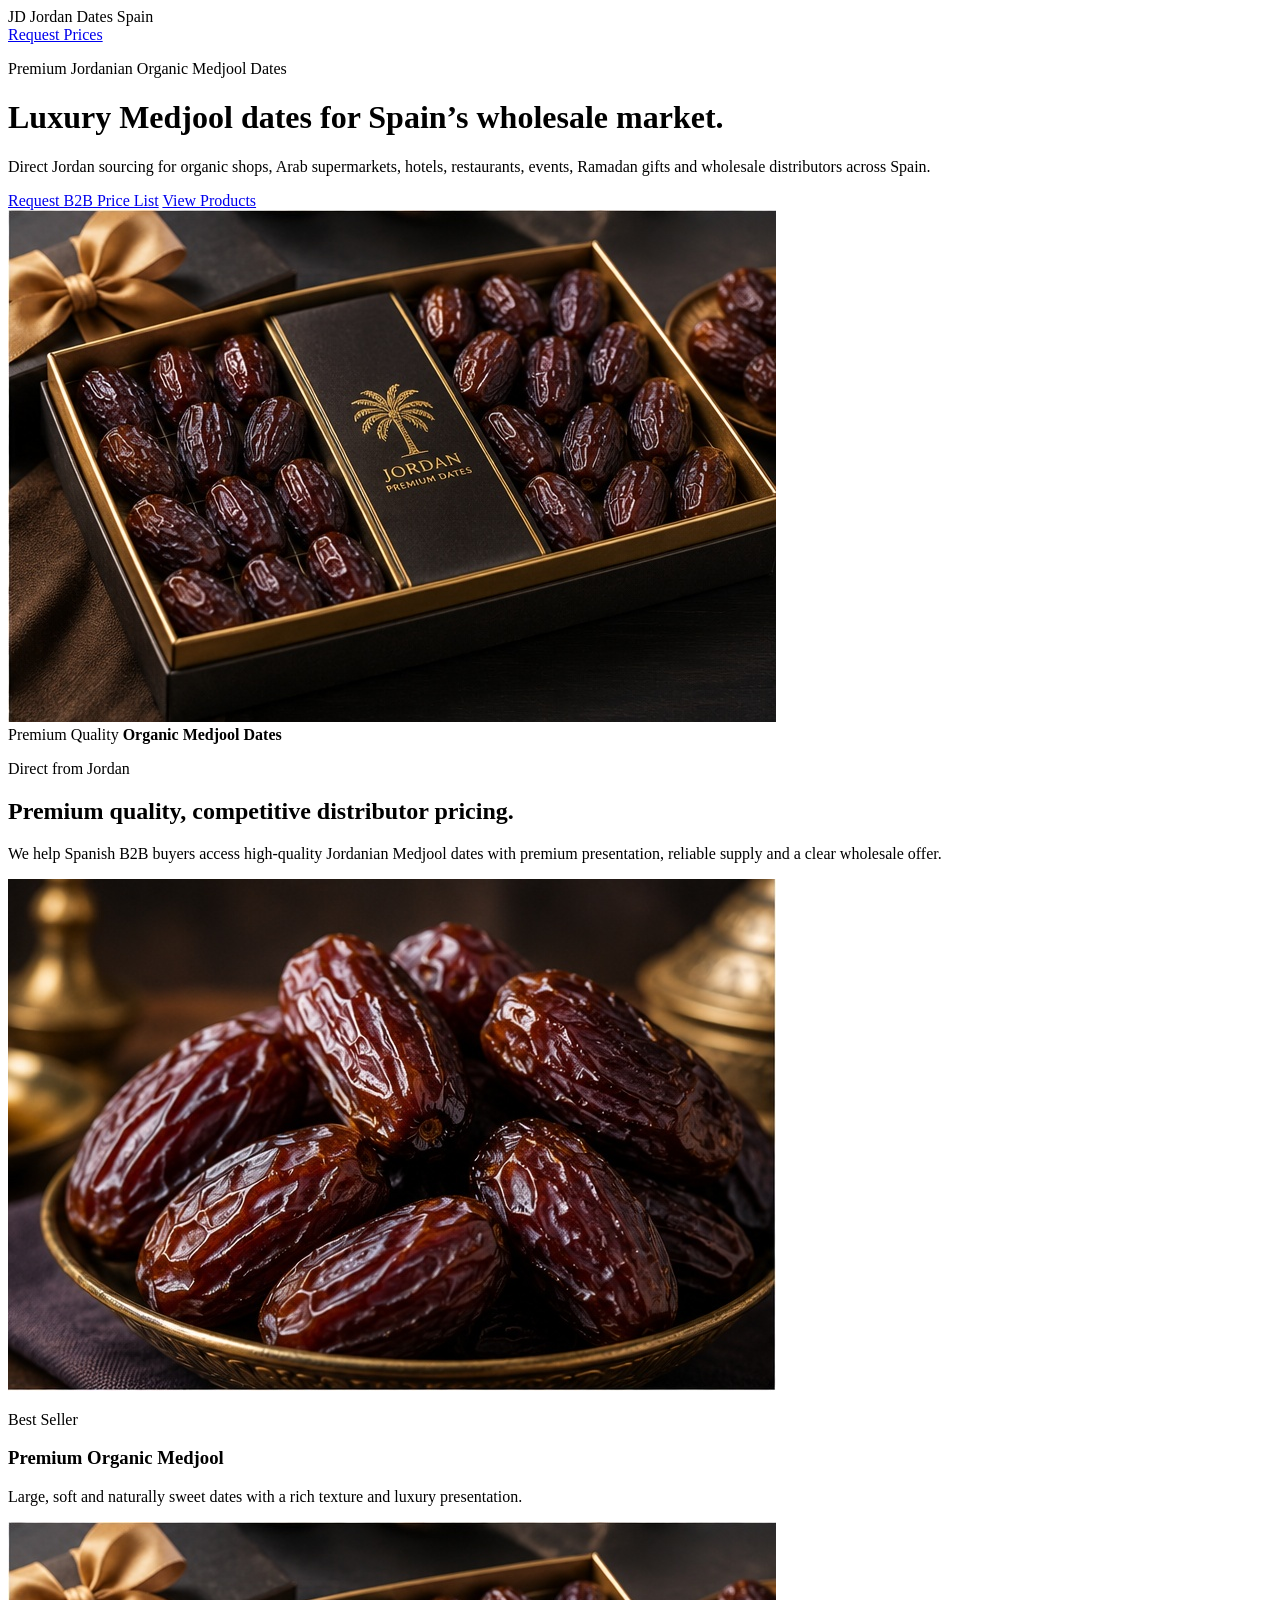
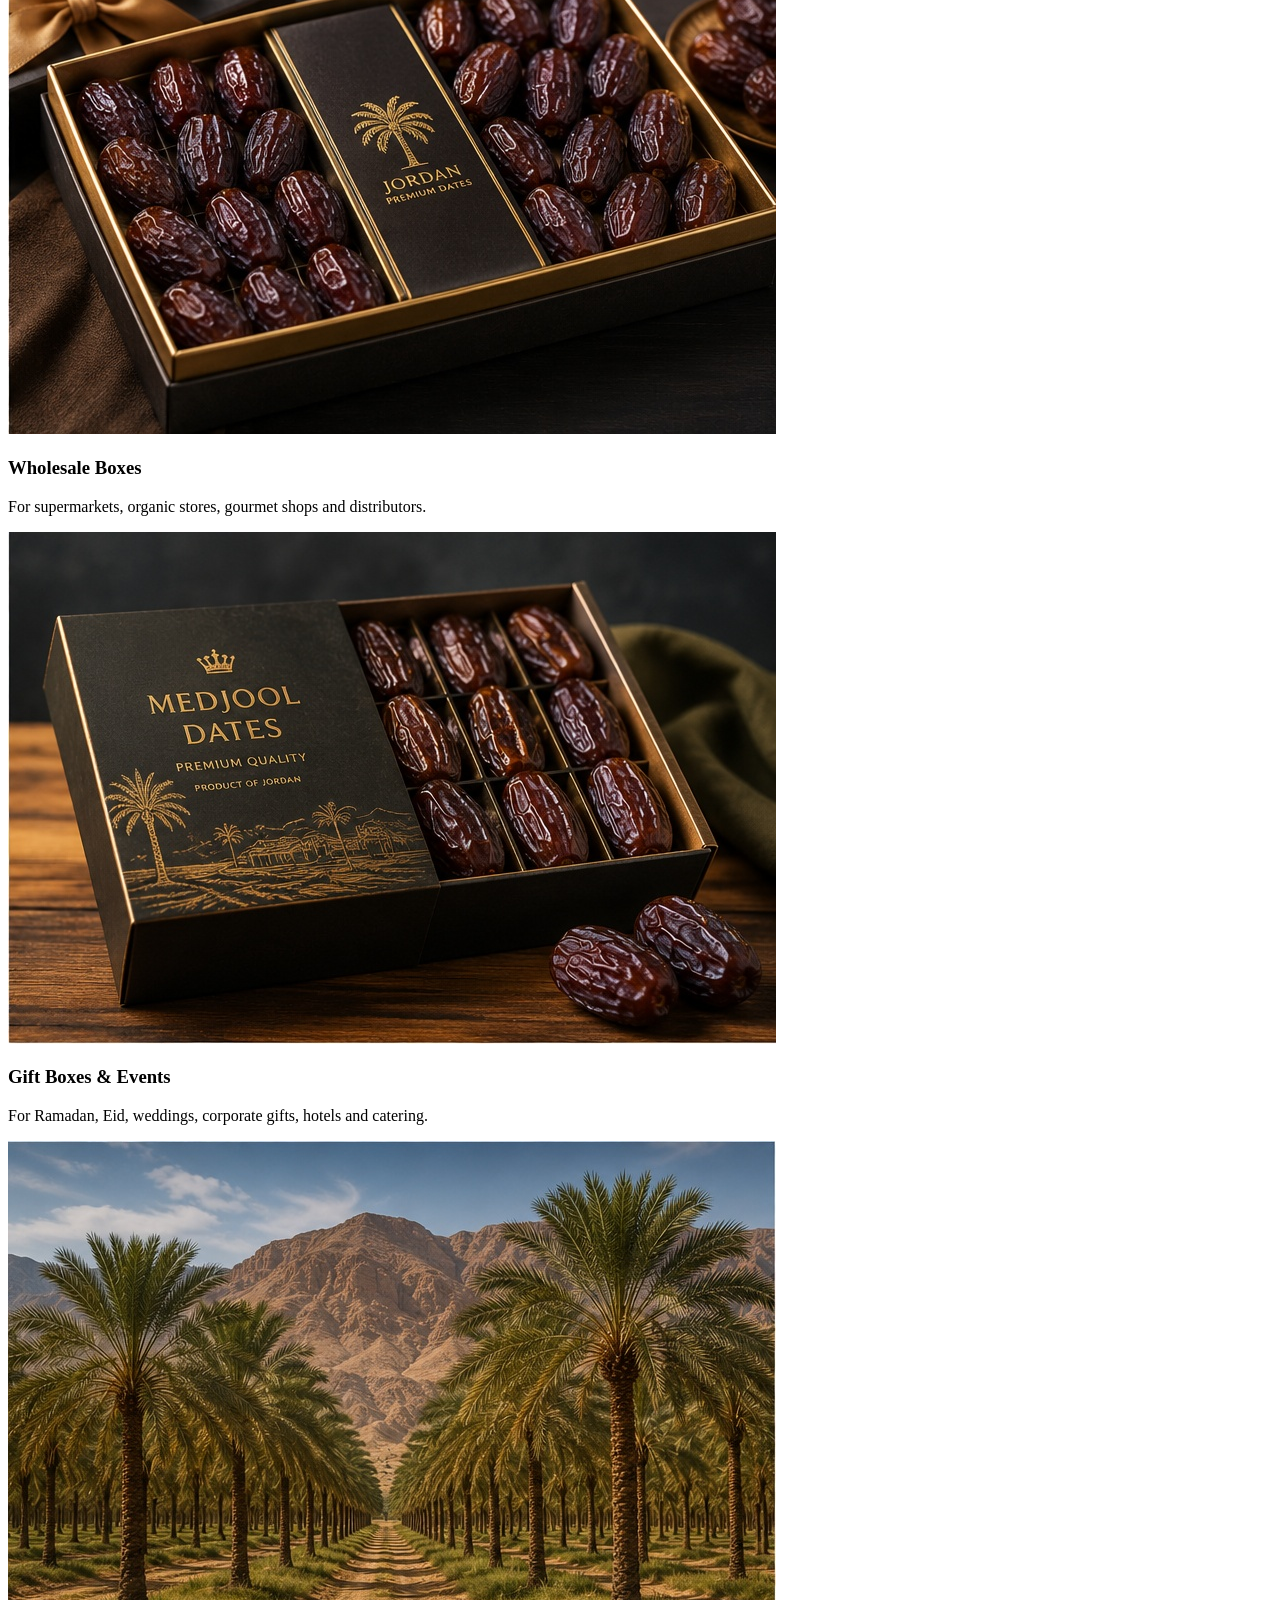
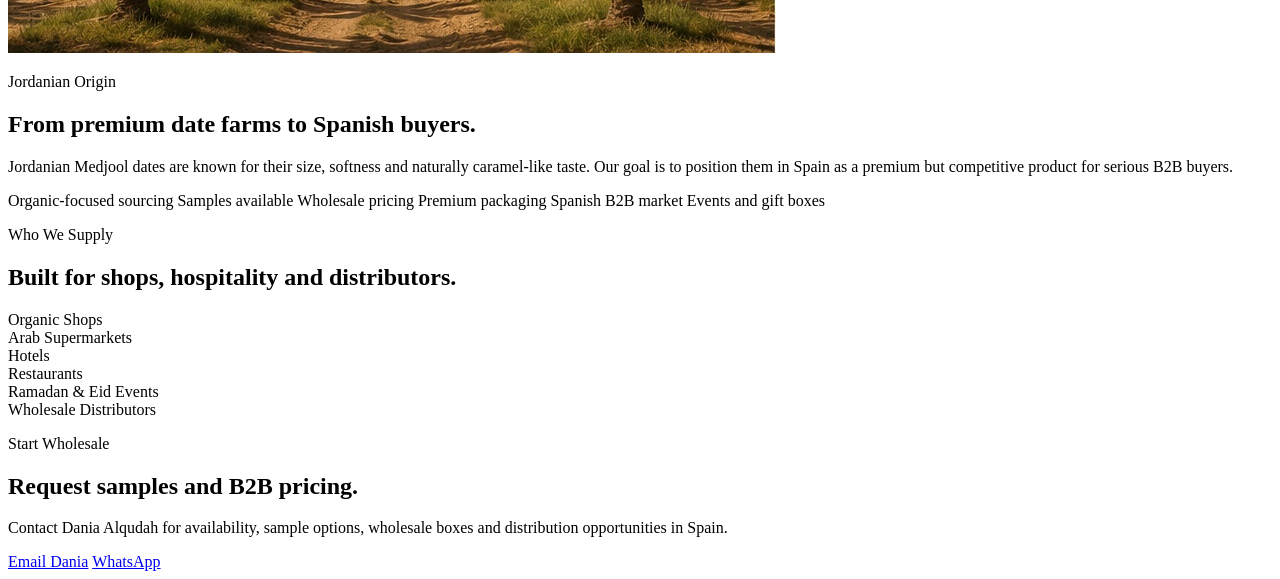
==== index.html @ 0cc71af5 "Add premium homepage" ====
<!DOCTYPE html>
<html lang="en">
<head>
  <meta charset="UTF-8" />
  <meta name="viewport" content="width=device-width, initial-scale=1.0" />

  <title>Jordan Dates Spain | Premium Organic Medjool Dates</title>
  <meta name="description" content="Premium Jordanian organic Medjool dates for shops, hotels, restaurants, events and distributors in Spain." />

  <link rel="stylesheet" href="styles.css" />
</head>
<body>

  <header class="hero">
    <nav class="navbar">
      <div class="brand">
        <span class="brand-mark">JD</span>
        <span>Jordan Dates Spain</span>
      </div>

      <a class="nav-link" href="#contact">Request Prices</a>
    </nav>

    <div class="hero-inner">
      <div class="hero-copy">
        <p class="eyebrow">Premium Jordanian Organic Medjool Dates</p>

        <h1>Luxury Medjool dates for Spain’s wholesale market.</h1>

        <p class="hero-text">
          Direct Jordan sourcing for organic shops, Arab supermarkets, hotels,
          restaurants, events, Ramadan gifts and wholesale distributors across Spain.
        </p>

        <div class="hero-actions">
          <a class="button primary" href="#contact">Request B2B Price List</a>
          <a class="button secondary" href="#products">View Products</a>
        </div>
      </div>

      <div class="hero-card">
        <img src="medjool-box.jpg.JPG" alt="Premium Jordanian Medjool dates box" />
        <div class="hero-card-content">
          <span>Premium Quality</span>
          <strong>Organic Medjool Dates</strong>
        </div>
      </div>
    </div>
  </header>

  <main>

    <section class="intro">
      <p class="eyebrow dark">Direct from Jordan</p>
      <h2>Premium quality, competitive distributor pricing.</h2>
      <p>
        We help Spanish B2B buyers access high-quality Jordanian Medjool dates
        with premium presentation, reliable supply and a clear wholesale offer.
      </p>
    </section>

    <section id="products" class="products">
      <article class="product-card large">
        <img src="hero-dates.jpg.JPG" alt="Close-up of premium Medjool dates" />
        <div>
          <p class="eyebrow dark">Best Seller</p>
          <h3>Premium Organic Medjool</h3>
          <p>Large, soft and naturally sweet dates with a rich texture and luxury presentation.</p>
        </div>
      </article>

      <article class="product-card">
        <img src="medjool-box.jpg.JPG" alt="Wholesale Medjool dates box" />
        <div>
          <h3>Wholesale Boxes</h3>
          <p>For supermarkets, organic stores, gourmet shops and distributors.</p>
        </div>
      </article>

      <article class="product-card">
        <img src="gift-box.jpg.JPG" alt="Medjool dates gift box" />
        <div>
          <h3>Gift Boxes & Events</h3>
          <p>For Ramadan, Eid, weddings, corporate gifts, hotels and catering.</p>
        </div>
      </article>
    </section>

    <section class="story">
      <div class="story-image">
        <img src="date-palms.jpg.JPG" alt="Date palm grove in Jordan" />
      </div>

      <div class="story-copy">
        <p class="eyebrow">Jordanian Origin</p>
        <h2>From premium date farms to Spanish buyers.</h2>
        <p>
          Jordanian Medjool dates are known for their size, softness and naturally
          caramel-like taste. Our goal is to position them in Spain as a premium
          but competitive product for serious B2B buyers.
        </p>

        <div class="features">
          <span>Organic-focused sourcing</span>
          <span>Samples available</span>
          <span>Wholesale pricing</span>
          <span>Premium packaging</span>
          <span>Spanish B2B market</span>
          <span>Events and gift boxes</span>
        </div>
      </div>
    </section>

    <section class="buyers">
      <p class="eyebrow dark">Who We Supply</p>
      <h2>Built for shops, hospitality and distributors.</h2>

      <div class="buyer-grid">
        <div>Organic Shops</div>
        <div>Arab Supermarkets</div>
        <div>Hotels</div>
        <div>Restaurants</div>
        <div>Ramadan & Eid Events</div>
        <div>Wholesale Distributors</div>
      </div>
    </section>

    <section id="contact" class="contact">
      <p class="eyebrow dark">Start Wholesale</p>
      <h2>Request samples and B2B pricing.</h2>
      <p>
        Contact Dania Alqudah for availability, sample options, wholesale boxes
        and distribution opportunities in Spain.
      </p>

      <div class="contact-actions">
        <a class="button primary" href="mailto:Dania.alqudah@gmail.com">Email Dania</a>
        <a class="button whatsapp" href="https://wa.me/34689747645">WhatsApp</a>
      </div>
    </section>

  </main>

</body>
</html>
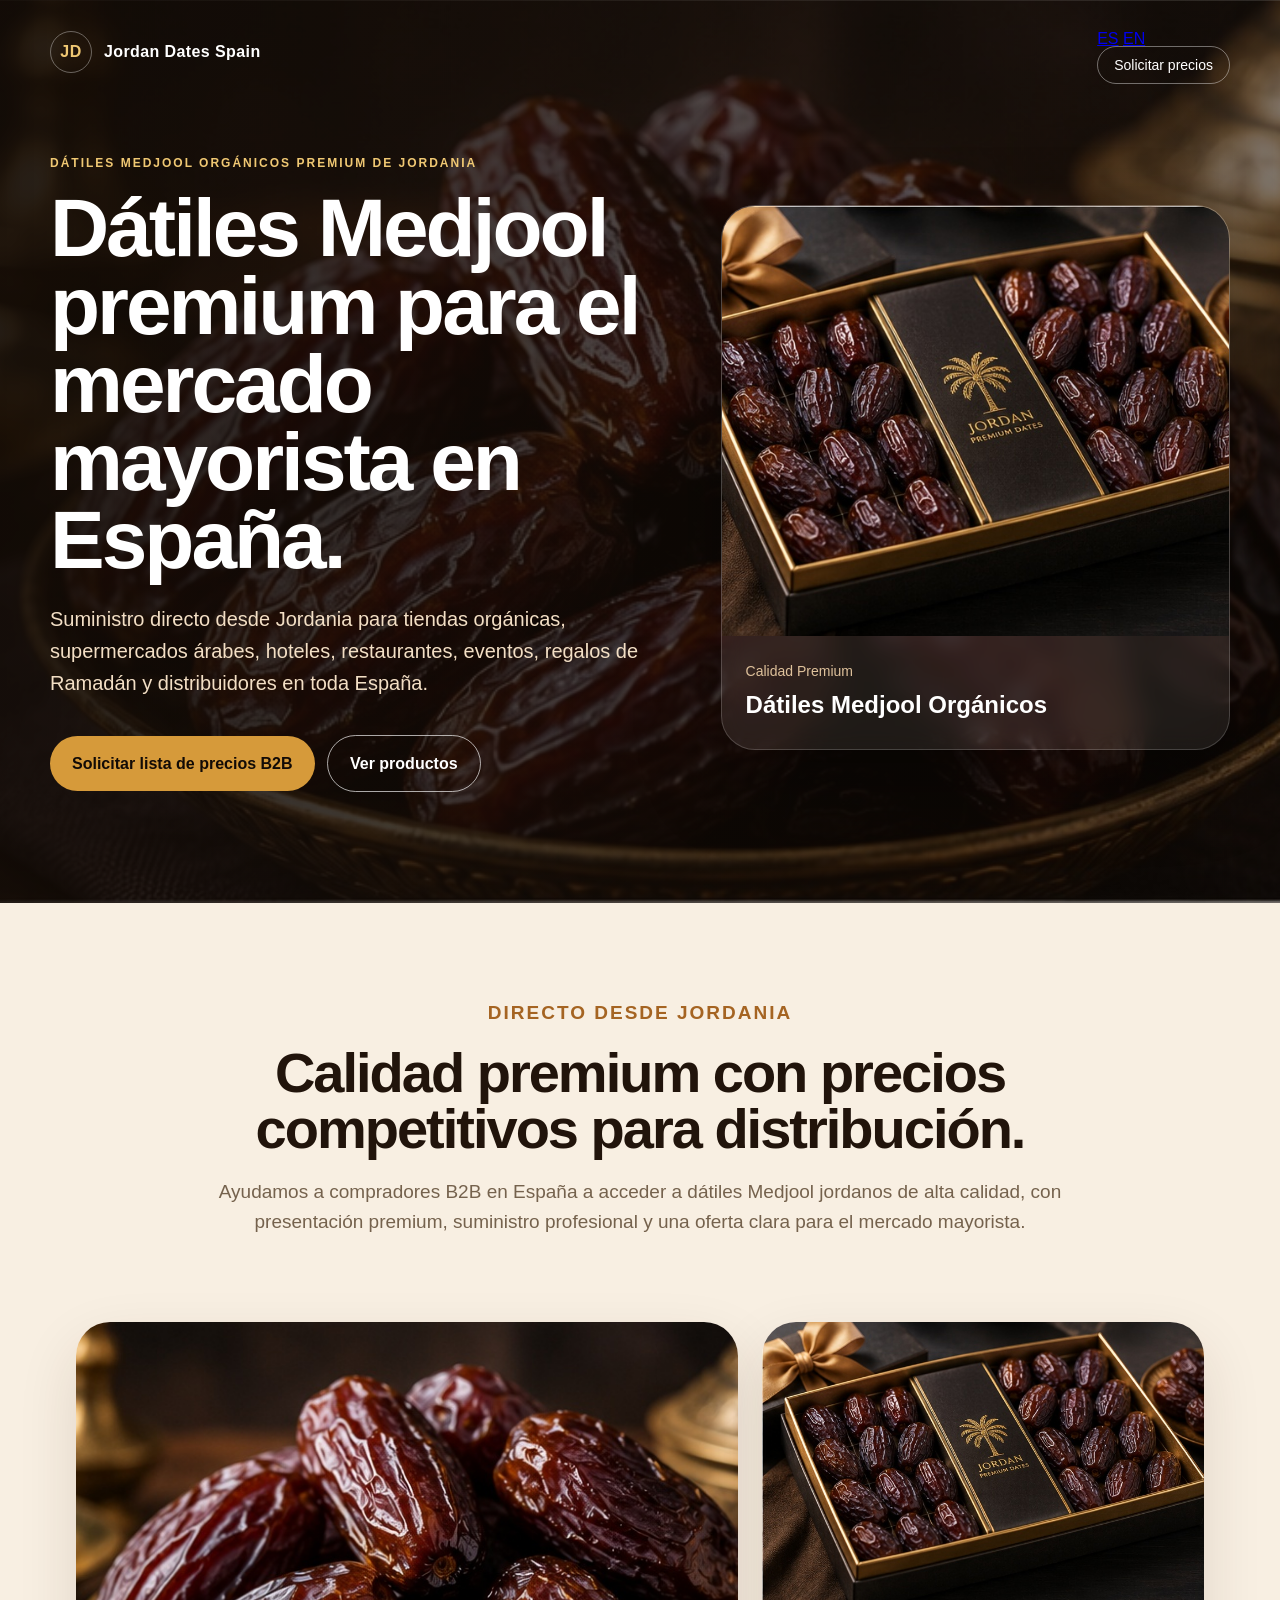
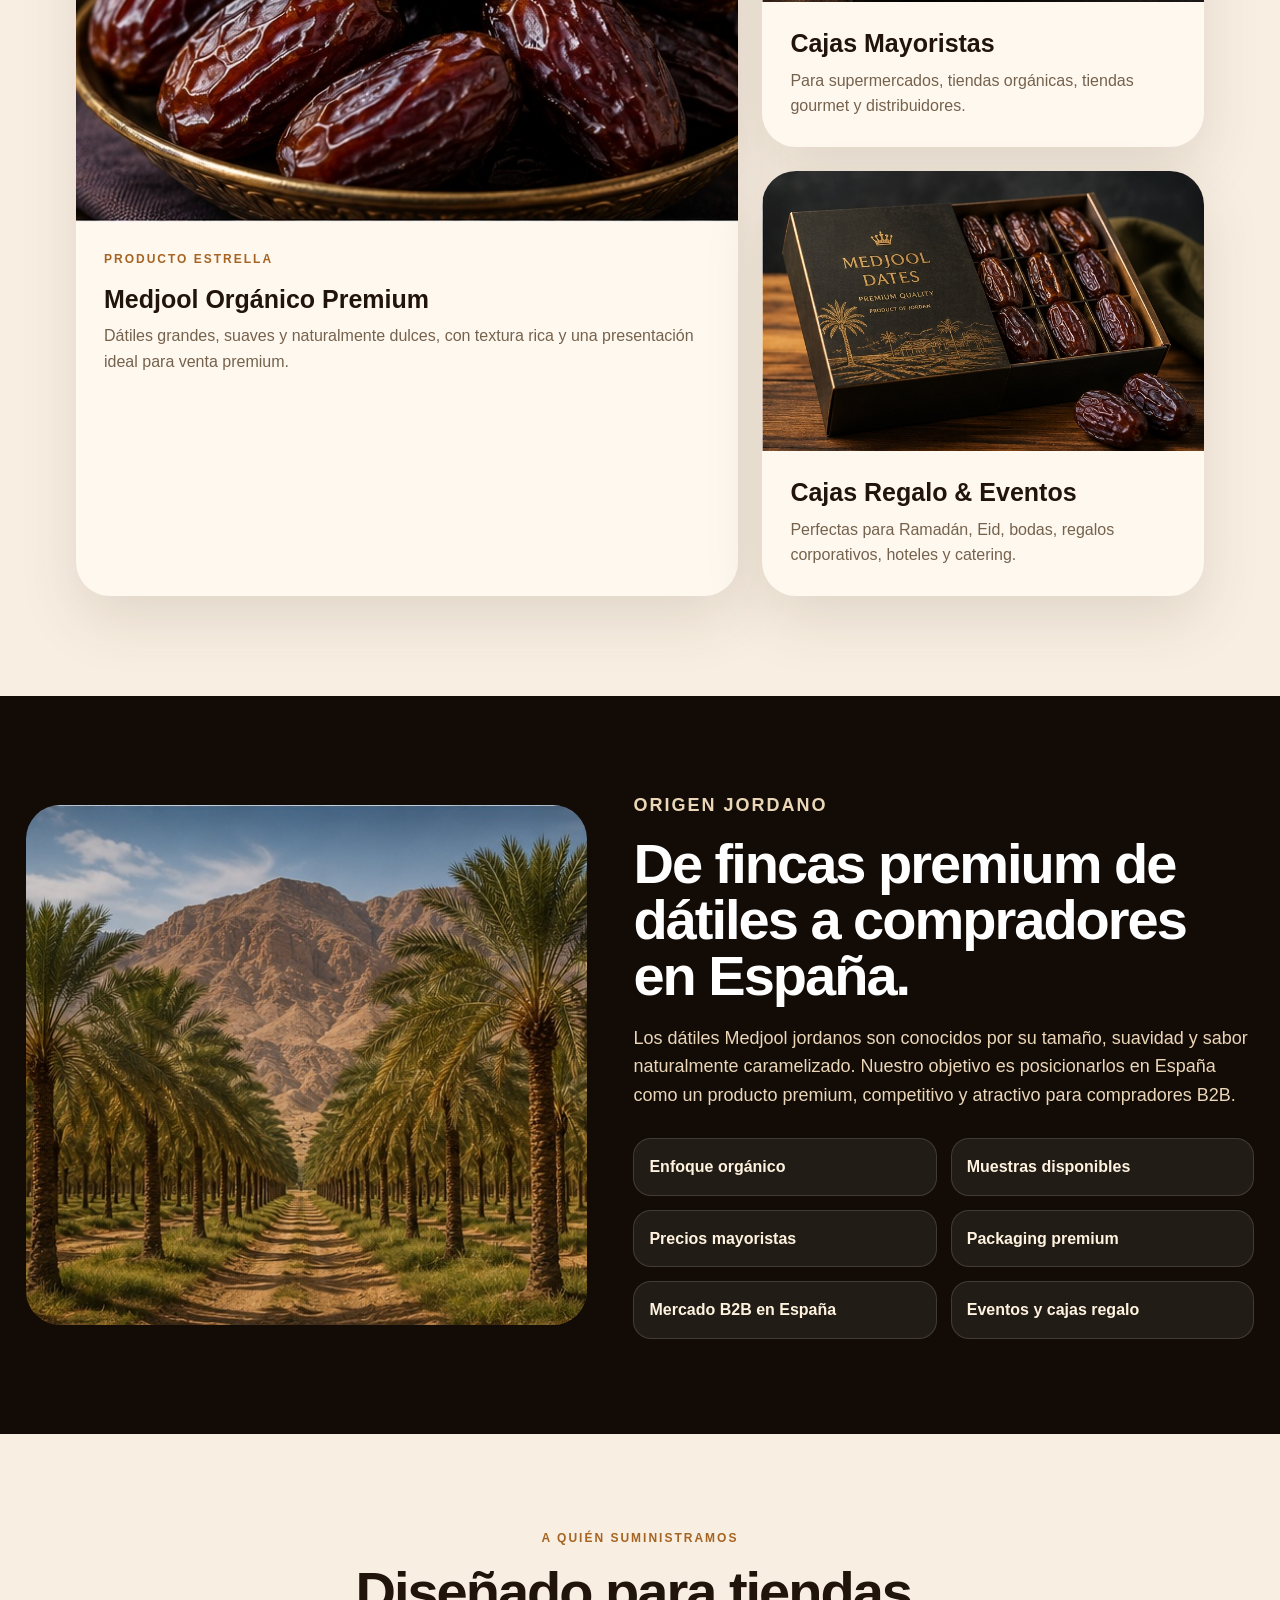
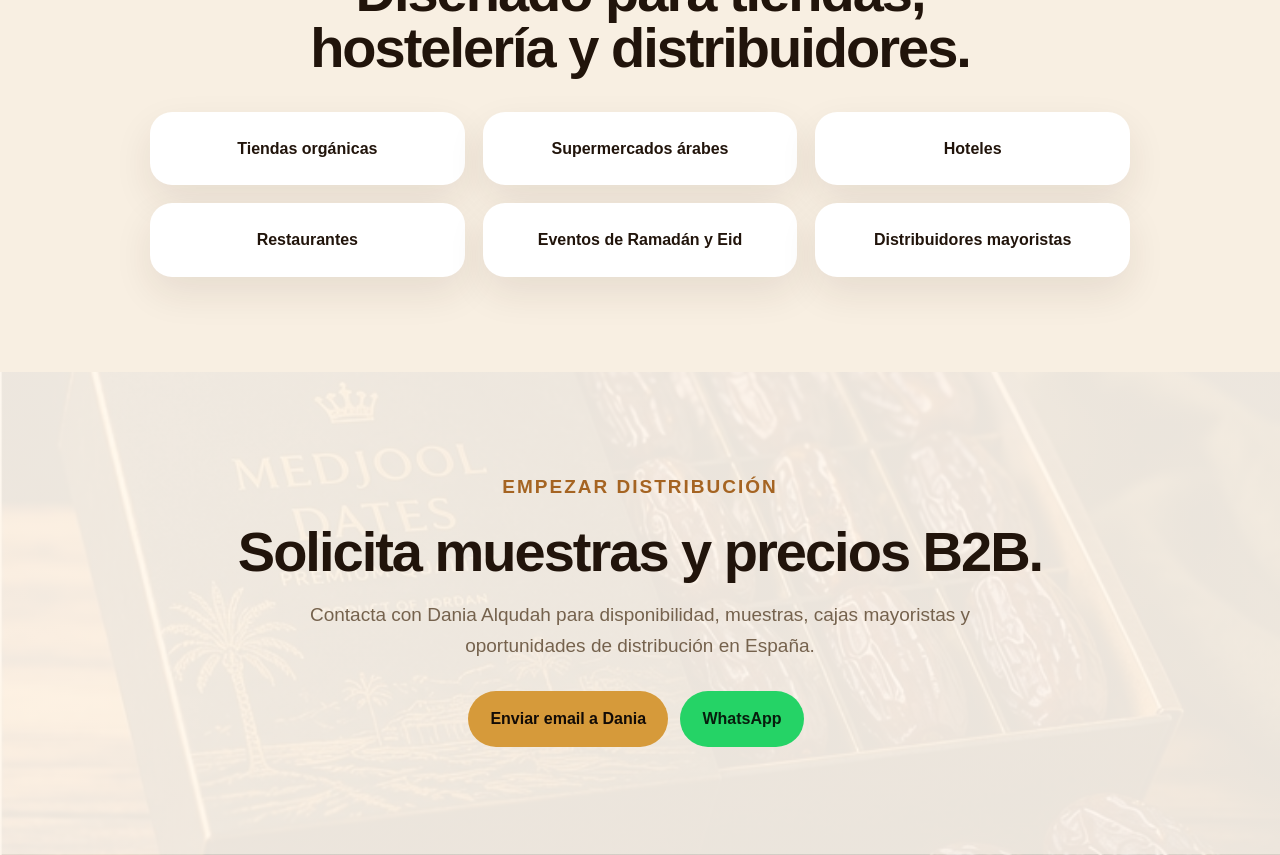
==== commit a5185188: "Spanish homepage" ====
--- a/index.html
+++ b/index.html
@@ -1,11 +1,11 @@
 <!DOCTYPE html>
-<html lang="en">
+<html lang="es">
 <head>
   <meta charset="UTF-8" />
   <meta name="viewport" content="width=device-width, initial-scale=1.0" />
 
-  <title>Jordan Dates Spain | Premium Organic Medjool Dates</title>
-  <meta name="description" content="Premium Jordanian organic Medjool dates for shops, hotels, restaurants, events and distributors in Spain." />
+  <title>Jordan Dates Spain | Dátiles Medjool Premium de Jordania</title>
+  <meta name="description" content="Dátiles Medjool orgánicos premium de Jordania para tiendas, hoteles, restaurantes, eventos y distribuidores en España." />
 
   <link rel="stylesheet" href="styles.css" />
 </head>
@@ -18,31 +18,38 @@
         <span>Jordan Dates Spain</span>
       </div>
 
-      <a class="nav-link" href="#contact">Request Prices</a>
+      <div class="nav-actions">
+        <div class="language-switch">
+          <a href="index.html">ES</a>
+          <a href="en.html">EN</a>
+        </div>
+
+        <a class="nav-link" href="#contact">Solicitar precios</a>
+      </div>
     </nav>
 
     <div class="hero-inner">
       <div class="hero-copy">
-        <p class="eyebrow">Premium Jordanian Organic Medjool Dates</p>
+        <p class="eyebrow">Dátiles Medjool Orgánicos Premium de Jordania</p>
 
-        <h1>Luxury Medjool dates for Spain’s wholesale market.</h1>
+        <h1>Dátiles Medjool premium para el mercado mayorista en España.</h1>
 
         <p class="hero-text">
-          Direct Jordan sourcing for organic shops, Arab supermarkets, hotels,
-          restaurants, events, Ramadan gifts and wholesale distributors across Spain.
+          Suministro directo desde Jordania para tiendas orgánicas, supermercados árabes,
+          hoteles, restaurantes, eventos, regalos de Ramadán y distribuidores en toda España.
         </p>
 
         <div class="hero-actions">
-          <a class="button primary" href="#contact">Request B2B Price List</a>
-          <a class="button secondary" href="#products">View Products</a>
+          <a class="button primary" href="#contact">Solicitar lista de precios B2B</a>
+          <a class="button secondary" href="#products">Ver productos</a>
         </div>
       </div>
 
       <div class="hero-card">
-        <img src="medjool-box.jpg.JPG" alt="Premium Jordanian Medjool dates box" />
+        <img src="medjool-box.jpg.JPG" alt="Caja premium de dátiles Medjool de Jordania" />
         <div class="hero-card-content">
-          <span>Premium Quality</span>
-          <strong>Organic Medjool Dates</strong>
+          <span>Calidad Premium</span>
+          <strong>Dátiles Medjool Orgánicos</strong>
         </div>
       </div>
     </div>
@@ -51,90 +58,98 @@
   <main>
 
     <section class="intro">
-      <p class="eyebrow dark">Direct from Jordan</p>
-      <h2>Premium quality, competitive distributor pricing.</h2>
+      <p class="eyebrow dark">Directo desde Jordania</p>
+      <h2>Calidad premium con precios competitivos para distribución.</h2>
       <p>
-        We help Spanish B2B buyers access high-quality Jordanian Medjool dates
-        with premium presentation, reliable supply and a clear wholesale offer.
+        Ayudamos a compradores B2B en España a acceder a dátiles Medjool jordanos
+        de alta calidad, con presentación premium, suministro profesional y una oferta
+        clara para el mercado mayorista.
       </p>
     </section>
 
     <section id="products" class="products">
       <article class="product-card large">
-        <img src="hero-dates.jpg.JPG" alt="Close-up of premium Medjool dates" />
+        <img src="hero-dates.jpg.JPG" alt="Primer plano de dátiles Medjool premium" />
         <div>
-          <p class="eyebrow dark">Best Seller</p>
-          <h3>Premium Organic Medjool</h3>
-          <p>Large, soft and naturally sweet dates with a rich texture and luxury presentation.</p>
+          <p class="eyebrow dark">Producto estrella</p>
+          <h3>Medjool Orgánico Premium</h3>
+          <p>
+            Dátiles grandes, suaves y naturalmente dulces, con textura rica y una
+            presentación ideal para venta premium.
+          </p>
         </div>
       </article>
 
       <article class="product-card">
-        <img src="medjool-box.jpg.JPG" alt="Wholesale Medjool dates box" />
+        <img src="medjool-box.jpg.JPG" alt="Caja mayorista de dátiles Medjool" />
         <div>
-          <h3>Wholesale Boxes</h3>
-          <p>For supermarkets, organic stores, gourmet shops and distributors.</p>
+          <h3>Cajas Mayoristas</h3>
+          <p>
+            Para supermercados, tiendas orgánicas, tiendas gourmet y distribuidores.
+          </p>
         </div>
       </article>
 
       <article class="product-card">
-        <img src="gift-box.jpg.JPG" alt="Medjool dates gift box" />
+        <img src="gift-box.jpg.JPG" alt="Caja regalo de dátiles Medjool" />
         <div>
-          <h3>Gift Boxes & Events</h3>
-          <p>For Ramadan, Eid, weddings, corporate gifts, hotels and catering.</p>
+          <h3>Cajas Regalo & Eventos</h3>
+          <p>
+            Perfectas para Ramadán, Eid, bodas, regalos corporativos, hoteles y catering.
+          </p>
         </div>
       </article>
     </section>
 
     <section class="story">
       <div class="story-image">
-        <img src="date-palms.jpg.JPG" alt="Date palm grove in Jordan" />
+        <img src="date-palms.jpg.JPG" alt="Palmeral de dátiles en Jordania" />
       </div>
 
       <div class="story-copy">
-        <p class="eyebrow">Jordanian Origin</p>
-        <h2>From premium date farms to Spanish buyers.</h2>
+        <p class="eyebrow">Origen jordano</p>
+        <h2>De fincas premium de dátiles a compradores en España.</h2>
         <p>
-          Jordanian Medjool dates are known for their size, softness and naturally
-          caramel-like taste. Our goal is to position them in Spain as a premium
-          but competitive product for serious B2B buyers.
+          Los dátiles Medjool jordanos son conocidos por su tamaño, suavidad y sabor
+          naturalmente caramelizado. Nuestro objetivo es posicionarlos en España como
+          un producto premium, competitivo y atractivo para compradores B2B.
         </p>
 
         <div class="features">
-          <span>Organic-focused sourcing</span>
-          <span>Samples available</span>
-          <span>Wholesale pricing</span>
-          <span>Premium packaging</span>
-          <span>Spanish B2B market</span>
-          <span>Events and gift boxes</span>
+          <span>Enfoque orgánico</span>
+          <span>Muestras disponibles</span>
+          <span>Precios mayoristas</span>
+          <span>Packaging premium</span>
+          <span>Mercado B2B en España</span>
+          <span>Eventos y cajas regalo</span>
         </div>
       </div>
     </section>
 
     <section class="buyers">
-      <p class="eyebrow dark">Who We Supply</p>
-      <h2>Built for shops, hospitality and distributors.</h2>
+      <p class="eyebrow dark">A quién suministramos</p>
+      <h2>Diseñado para tiendas, hostelería y distribuidores.</h2>
 
       <div class="buyer-grid">
-        <div>Organic Shops</div>
-        <div>Arab Supermarkets</div>
-        <div>Hotels</div>
-        <div>Restaurants</div>
-        <div>Ramadan & Eid Events</div>
-        <div>Wholesale Distributors</div>
+        <div>Tiendas orgánicas</div>
+        <div>Supermercados árabes</div>
+        <div>Hoteles</div>
+        <div>Restaurantes</div>
+        <div>Eventos de Ramadán y Eid</div>
+        <div>Distribuidores mayoristas</div>
       </div>
     </section>
 
     <section id="contact" class="contact">
-      <p class="eyebrow dark">Start Wholesale</p>
-      <h2>Request samples and B2B pricing.</h2>
+      <p class="eyebrow dark">Empezar distribución</p>
+      <h2>Solicita muestras y precios B2B.</h2>
       <p>
-        Contact Dania Alqudah for availability, sample options, wholesale boxes
-        and distribution opportunities in Spain.
+        Contacta con Dania Alqudah para disponibilidad, muestras, cajas mayoristas
+        y oportunidades de distribución en España.
       </p>
 
       <div class="contact-actions">
-        <a class="button primary" href="mailto:Dania.alqudah@gmail.com">Email Dania</a>
+        <a class="button primary" href="mailto:Dania.alqudah@gmail.com">Enviar email a Dania</a>
         <a class="button whatsapp" href="https://wa.me/34689747645">WhatsApp</a>
       </div>
     </section>
--- a/styles.css
+++ b/styles.css
@@ -0,0 +1,376 @@
+* {
+  box-sizing: border-box;
+  margin: 0;
+  padding: 0;
+}
+
+:root {
+  --dark: #120b06;
+  --brown: #2c180d;
+  --gold: #d69a3a;
+  --gold-light: #f0c873;
+  --cream: #f8efe2;
+  --cream-2: #fff8ef;
+  --text: #21140b;
+  --muted: #75624d;
+}
+
+html {
+  scroll-behavior: smooth;
+}
+
+body {
+  font-family: Arial, Helvetica, sans-serif;
+  background: var(--cream);
+  color: var(--text);
+  line-height: 1.6;
+}
+
+img {
+  width: 100%;
+  display: block;
+}
+
+.hero {
+  min-height: 100vh;
+  color: white;
+  padding: 26px;
+  background:
+    linear-gradient(90deg, rgba(18, 11, 6, 0.92), rgba(18, 11, 6, 0.55)),
+    url("hero-dates.jpg.JPG");
+  background-size: cover;
+  background-position: center;
+}
+
+.navbar {
+  max-width: 1180px;
+  margin: 0 auto;
+  display: flex;
+  justify-content: space-between;
+  align-items: center;
+}
+
+.brand {
+  display: flex;
+  align-items: center;
+  gap: 12px;
+  font-weight: 800;
+  letter-spacing: 0.4px;
+}
+
+.brand-mark {
+  width: 42px;
+  height: 42px;
+  border: 1px solid rgba(255,255,255,0.35);
+  border-radius: 50%;
+  display: grid;
+  place-items: center;
+  color: var(--gold-light);
+}
+
+.nav-link {
+  color: white;
+  text-decoration: none;
+  border: 1px solid rgba(255,255,255,0.4);
+  padding: 10px 16px;
+  border-radius: 999px;
+  font-size: 14px;
+}
+
+.hero-inner {
+  max-width: 1180px;
+  min-height: calc(100vh - 100px);
+  margin: 0 auto;
+  display: grid;
+  grid-template-columns: 1.1fr 0.9fr;
+  gap: 48px;
+  align-items: center;
+}
+
+.hero-copy {
+  max-width: 720px;
+}
+
+.eyebrow {
+  color: var(--gold-light);
+  text-transform: uppercase;
+  letter-spacing: 2px;
+  font-size: 12px;
+  font-weight: 800;
+  margin-bottom: 16px;
+}
+
+.eyebrow.dark {
+  color: #a56422;
+}
+
+h1 {
+  font-size: clamp(44px, 7vw, 82px);
+  line-height: 0.95;
+  letter-spacing: -3px;
+  margin-bottom: 24px;
+}
+
+h2 {
+  font-size: clamp(34px, 5vw, 56px);
+  line-height: 1;
+  letter-spacing: -2px;
+  margin-bottom: 20px;
+}
+
+h3 {
+  font-size: 25px;
+  line-height: 1.1;
+  margin-bottom: 10px;
+}
+
+.hero-text {
+  max-width: 650px;
+  font-size: 20px;
+  color: #f3dfc5;
+  margin-bottom: 28px;
+}
+
+.button {
+  display: inline-block;
+  text-decoration: none;
+  padding: 15px 22px;
+  border-radius: 999px;
+  font-weight: 800;
+  margin: 8px 8px 8px 0;
+}
+
+.primary {
+  background: var(--gold);
+  color: var(--dark);
+}
+
+.secondary {
+  color: white;
+  border: 1px solid rgba(255,255,255,0.65);
+}
+
+.whatsapp {
+  background: #25d366;
+  color: #071d0d;
+}
+
+.hero-card {
+  background: rgba(255,255,255,0.08);
+  border: 1px solid rgba(255,255,255,0.18);
+  border-radius: 34px;
+  overflow: hidden;
+  box-shadow: 0 30px 80px rgba(0,0,0,0.38);
+  backdrop-filter: blur(12px);
+}
+
+.hero-card img {
+  height: 430px;
+  object-fit: cover;
+}
+
+.hero-card-content {
+  padding: 24px;
+  display: grid;
+  gap: 4px;
+}
+
+.hero-card-content span {
+  color: #dfc29c;
+  font-size: 14px;
+}
+
+.hero-card-content strong {
+  font-size: 24px;
+}
+
+.intro {
+  max-width: 900px;
+  margin: auto;
+  padding: 95px 26px 55px;
+  text-align: center;
+}
+
+.intro p {
+  font-size: 19px;
+  color: var(--muted);
+}
+
+.products {
+  max-width: 1180px;
+  margin: auto;
+  padding: 30px 26px 100px;
+  display: grid;
+  grid-template-columns: 1.2fr 0.8fr;
+  gap: 24px;
+}
+
+.product-card {
+  background: var(--cream-2);
+  border-radius: 34px;
+  overflow: hidden;
+  box-shadow: 0 24px 60px rgba(55, 35, 20, 0.12);
+}
+
+.product-card.large {
+  grid-row: span 2;
+}
+
+.product-card img {
+  height: 280px;
+  object-fit: cover;
+}
+
+.product-card.large img {
+  height: 500px;
+}
+
+.product-card div {
+  padding: 28px;
+}
+
+.product-card p {
+  color: var(--muted);
+}
+
+.story {
+  background: var(--dark);
+  color: white;
+  padding: 95px 26px;
+  display: grid;
+  grid-template-columns: 0.95fr 1.05fr;
+  gap: 46px;
+  align-items: center;
+}
+
+.story-image img {
+  border-radius: 34px;
+  min-height: 520px;
+  object-fit: cover;
+}
+
+.story-copy {
+  max-width: 660px;
+}
+
+.story-copy p {
+  color: #ecd6b8;
+  font-size: 18px;
+}
+
+.features {
+  margin-top: 28px;
+  display: grid;
+  grid-template-columns: 1fr 1fr;
+  gap: 14px;
+}
+
+.features span {
+  background: rgba(255,255,255,0.07);
+  border: 1px solid rgba(255,255,255,0.14);
+  border-radius: 18px;
+  padding: 15px;
+  color: #fff3df;
+  font-weight: 700;
+}
+
+.buyers {
+  padding: 95px 26px;
+  text-align: center;
+}
+
+.buyers h2 {
+  max-width: 820px;
+  margin-left: auto;
+  margin-right: auto;
+}
+
+.buyer-grid {
+  max-width: 980px;
+  margin: 36px auto 0;
+  display: grid;
+  grid-template-columns: repeat(3, 1fr);
+  gap: 18px;
+}
+
+.buyer-grid div {
+  background: white;
+  border-radius: 22px;
+  padding: 24px;
+  font-weight: 800;
+  box-shadow: 0 16px 38px rgba(55, 35, 20, 0.09);
+}
+
+.contact {
+  text-align: center;
+  padding: 100px 26px;
+  background:
+    linear-gradient(rgba(255,248,239,0.92), rgba(255,248,239,0.92)),
+    url("gift-box.jpg.JPG");
+  background-size: cover;
+  background-position: center;
+}
+
+.contact p {
+  max-width: 680px;
+  margin: 0 auto 22px;
+  color: var(--muted);
+  font-size: 19px;
+}
+
+@media (max-width: 850px) {
+  .hero {
+    padding: 20px;
+  }
+
+  .nav-link {
+    display: none;
+  }
+
+  .hero-inner,
+  .products,
+  .story,
+  .buyer-grid {
+    grid-template-columns: 1fr;
+  }
+
+  .hero-inner {
+    gap: 28px;
+    padding-top: 60px;
+  }
+
+  h1 {
+    letter-spacing: -2px;
+  }
+
+  .hero-text {
+    font-size: 18px;
+  }
+
+  .hero-card img {
+    height: 300px;
+  }
+
+  .product-card.large img,
+  .product-card img,
+  .story-image img {
+    height: 300px;
+    min-height: auto;
+  }
+
+  .features {
+    grid-template-columns: 1fr;
+  }
+
+  .intro,
+  .buyers,
+  .contact {
+    padding: 70px 22px;
+  }
+
+  .products,
+  .story {
+    padding-left: 22px;
+    padding-right: 22px;
+  }
+}
